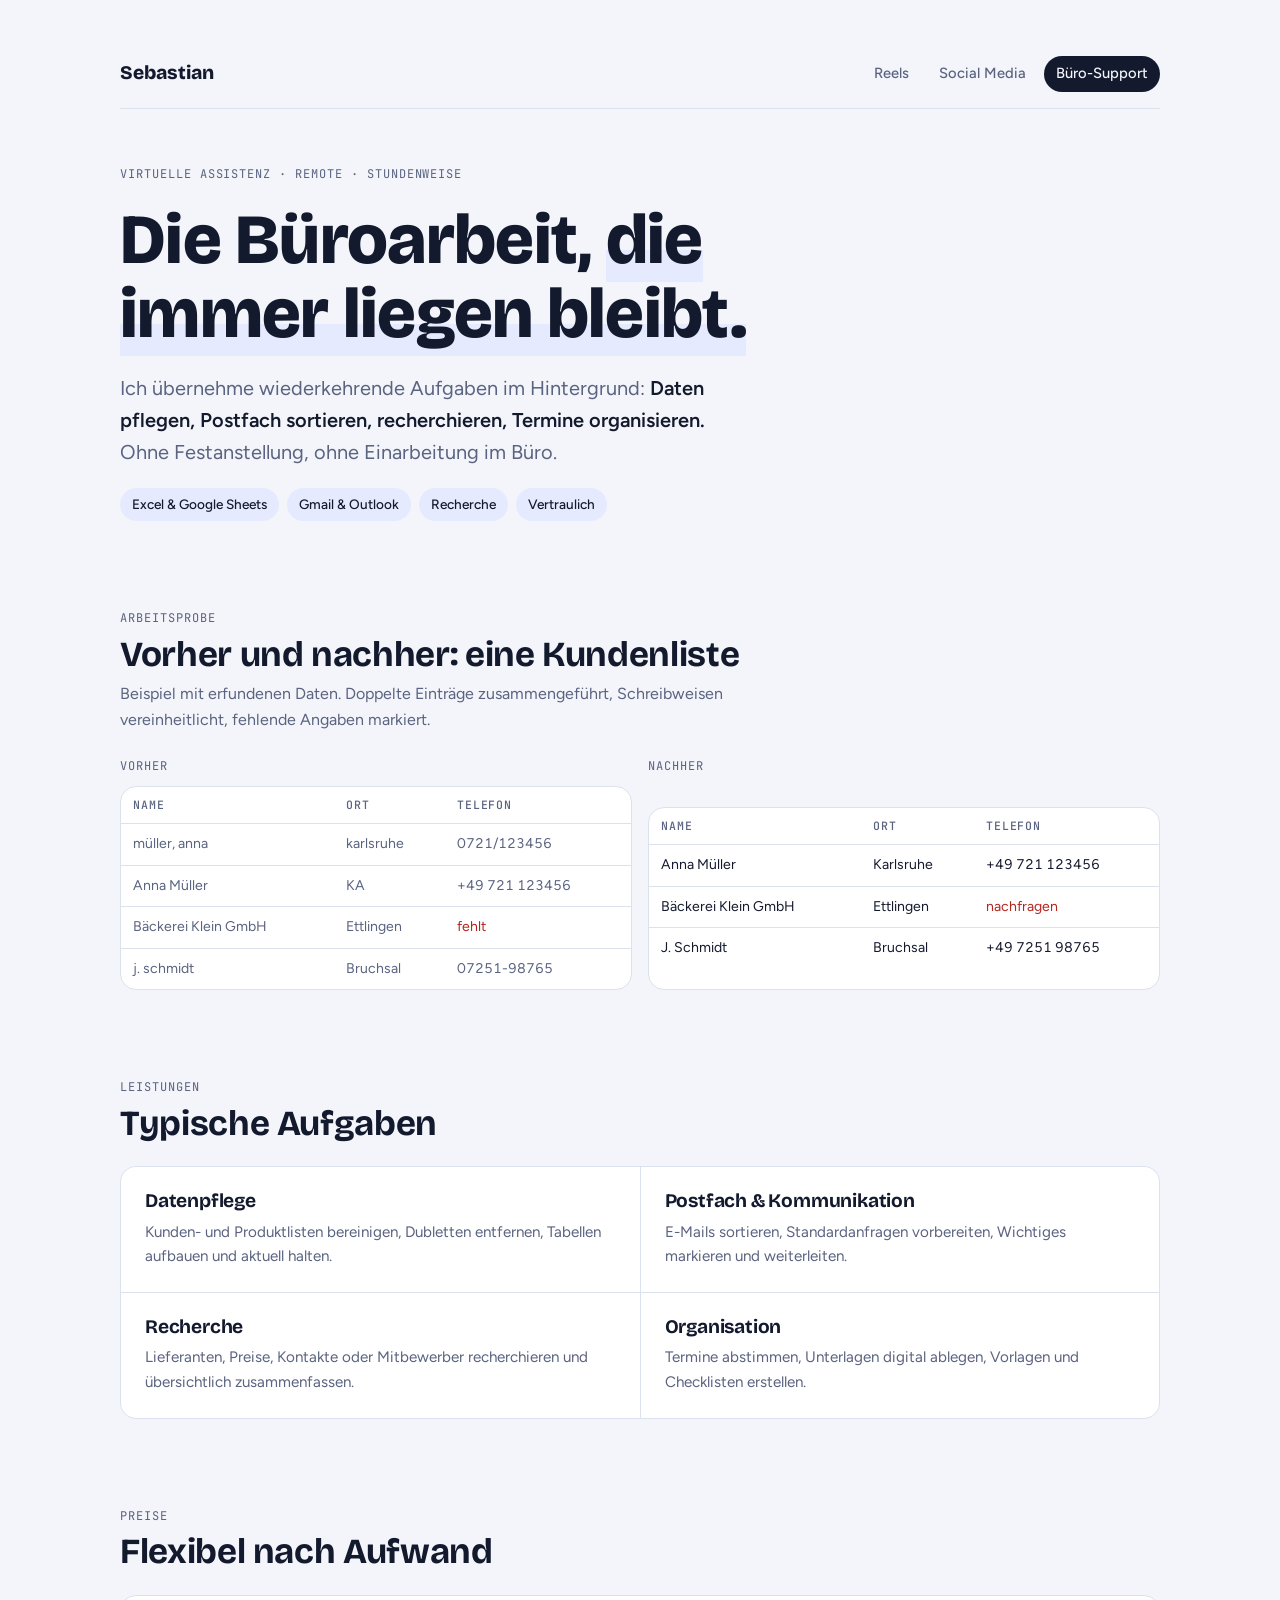
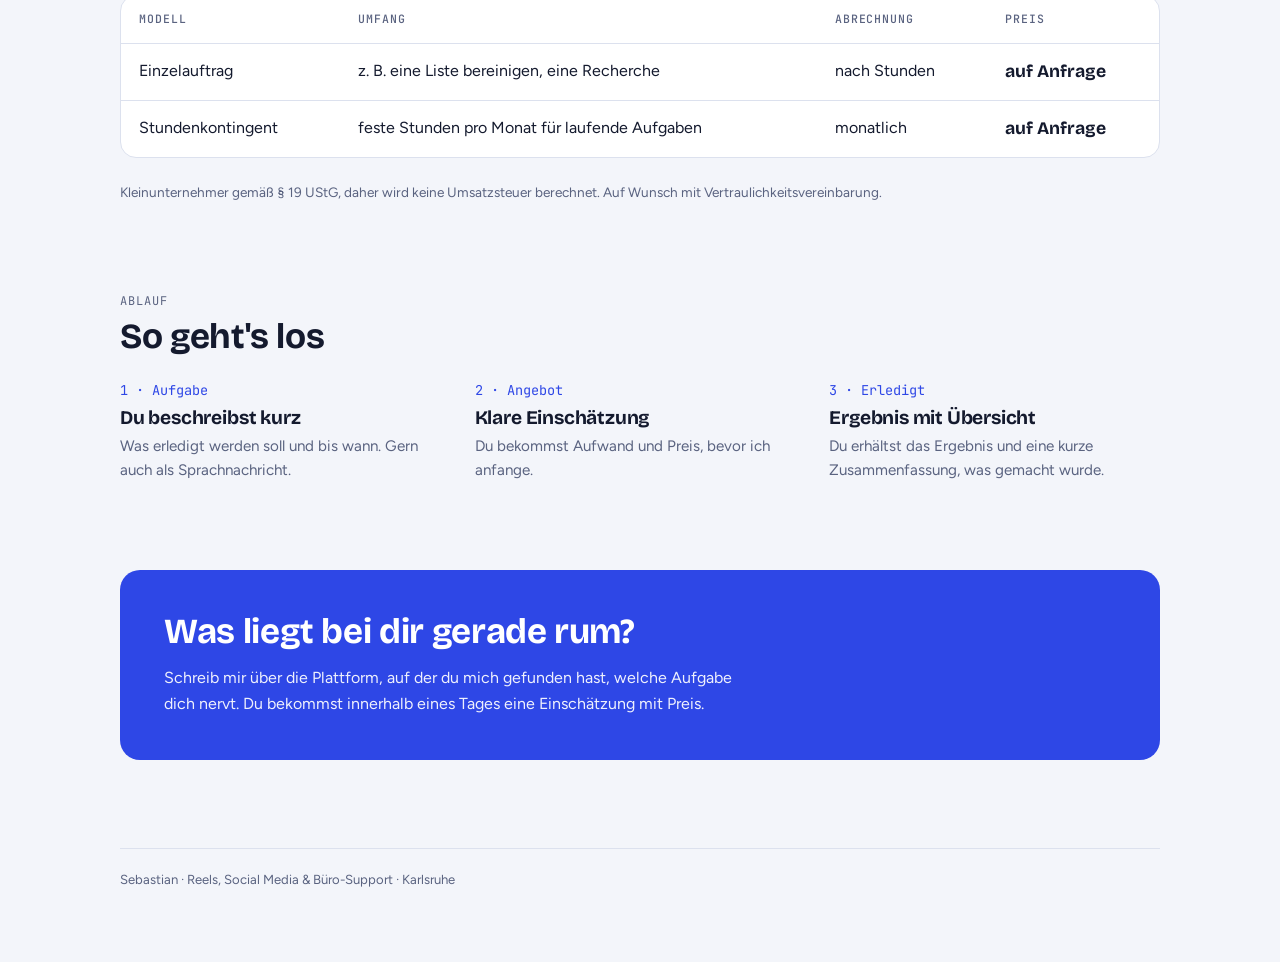
==== office/index.html @ 1a1537cf "Portfolio: Startseite und Unterseiten für Reels, Social Media und Büro-Support Co-Authored-By: Claud" ====
<!doctype html>
<html lang="de">
<head>
<meta charset="utf-8">
<meta name="viewport" content="width=device-width, initial-scale=1, viewport-fit=cover">
<title>Büro-Support · Sebastian</title>
<meta name="description" content="Virtuelle Assistenz für Selbstständige und kleine Betriebe: Datenpflege, Recherche, Postfach und Organisation. Remote, stundenweise.">
<link rel="preconnect" href="https://fonts.googleapis.com">
<link rel="stylesheet" href="https://fonts.googleapis.com/css2?family=Bricolage+Grotesque:opsz,wght@12..96,500;12..96,700;12..96,800&family=Figtree:wght@400;500;600&family=JetBrains+Mono:wght@500&display=swap">
<link rel="stylesheet" href="../style.css">
</head>
<body>
<div class="wrap">
  <div class="top">
    <nav class="nav" aria-label="Hauptnavigation">
      <a class="home" href="../">Sebastian</a>
      <ul>
        <li><a class="tab" href="../reels/">Reels</a></li>
        <li><a class="tab" href="../social-media/">Social Media</a></li>
        <li><a class="tab" href="./" aria-current="page">Büro-Support</a></li>
      </ul>
    </nav>
    <header class="hero">
      <span class="label">Virtuelle Assistenz · remote · stundenweise</span>
      <h1>Die Büroarbeit, <span class="hl">die immer liegen bleibt.</span></h1>
      <p class="lead">Ich übernehme wiederkehrende Aufgaben im Hintergrund: <strong>Daten pflegen, Postfach sortieren, recherchieren, Termine organisieren.</strong> Ohne Festanstellung, ohne Einarbeitung im Büro.</p>
      <div class="facts">
        <span class="chip">Excel &amp; Google Sheets</span>
        <span class="chip">Gmail &amp; Outlook</span>
        <span class="chip">Recherche</span>
        <span class="chip">Vertraulich</span>
      </div>
    </header>
  </div>

  <section aria-labelledby="h-ba">
    <div class="sec-head">
      <span class="label">Arbeitsprobe</span>
      <h2 id="h-ba">Vorher und nachher: eine Kundenliste</h2>
      <p>Beispiel mit erfundenen Daten. Doppelte Einträge zusammengeführt, Schreibweisen vereinheitlicht, fehlende Angaben markiert.</p>
    </div>
    <div class="ba">
      <figure>
        <figcaption>Vorher</figcaption>
        <div class="table-wrap">
          <table class="messy">
            <thead><tr><th>Name</th><th>Ort</th><th>Telefon</th></tr></thead>
            <tbody>
              <tr><td>müller, anna</td><td>karlsruhe</td><td>0721/123456</td></tr>
              <tr><td>Anna Müller</td><td>KA</td><td>+49 721 123456</td></tr>
              <tr><td>Bäckerei Klein GmbH </td><td>Ettlingen</td><td><span class="bad">fehlt</span></td></tr>
              <tr><td>j. schmidt</td><td>Bruchsal</td><td>07251-98765</td></tr>
            </tbody>
          </table>
        </div>
      </figure>
      <figure>
        <figcaption>Nachher</figcaption>
        <div class="table-wrap">
          <table>
            <thead><tr><th>Name</th><th>Ort</th><th>Telefon</th></tr></thead>
            <tbody>
              <tr><td>Anna Müller</td><td>Karlsruhe</td><td>+49 721 123456</td></tr>
              <tr><td>Bäckerei Klein GmbH</td><td>Ettlingen</td><td><span class="bad">nachfragen</span></td></tr>
              <tr><td>J. Schmidt</td><td>Bruchsal</td><td>+49 7251 98765</td></tr>
            </tbody>
          </table>
        </div>
      </figure>
    </div>
  </section>

  <section aria-labelledby="h-svc">
    <div class="sec-head">
      <span class="label">Leistungen</span>
      <h2 id="h-svc">Typische Aufgaben</h2>
    </div>
    <div class="services">
      <div class="svc"><h3>Datenpflege</h3><p>Kunden- und Produktlisten bereinigen, Dubletten entfernen, Tabellen aufbauen und aktuell halten.</p></div>
      <div class="svc"><h3>Postfach &amp; Kommunikation</h3><p>E-Mails sortieren, Standardanfragen vorbereiten, Wichtiges markieren und weiterleiten.</p></div>
      <div class="svc"><h3>Recherche</h3><p>Lieferanten, Preise, Kontakte oder Mitbewerber recherchieren und übersichtlich zusammenfassen.</p></div>
      <div class="svc"><h3>Organisation</h3><p>Termine abstimmen, Unterlagen digital ablegen, Vorlagen und Checklisten erstellen.</p></div>
    </div>
  </section>

  <section aria-labelledby="h-price">
    <div class="sec-head">
      <span class="label">Preise</span>
      <h2 id="h-price">Flexibel nach Aufwand</h2>
    </div>
    <div class="table-wrap">
      <table>
        <thead><tr><th>Modell</th><th>Umfang</th><th>Abrechnung</th><th>Preis</th></tr></thead>
        <tbody>
          <tr><td>Einzelauftrag</td><td>z. B. eine Liste bereinigen, eine Recherche</td><td>nach Stunden</td><td class="price">auf Anfrage</td></tr>
          <tr><td>Stundenkontingent</td><td>feste Stunden pro Monat für laufende Aufgaben</td><td>monatlich</td><td class="price">auf Anfrage</td></tr>
        </tbody>
      </table>
    </div>
    <p class="note">Kleinunternehmer gemäß § 19 UStG, daher wird keine Umsatzsteuer berechnet. Auf Wunsch mit Vertraulichkeitsvereinbarung.</p>
  </section>

  <section aria-labelledby="h-how">
    <div class="sec-head">
      <span class="label">Ablauf</span>
      <h2 id="h-how">So geht's los</h2>
    </div>
    <div class="steps">
      <div class="step"><span class="n">1 · Aufgabe</span><h3>Du beschreibst kurz</h3><p>Was erledigt werden soll und bis wann. Gern auch als Sprachnachricht.</p></div>
      <div class="step"><span class="n">2 · Angebot</span><h3>Klare Einschätzung</h3><p>Du bekommst Aufwand und Preis, bevor ich anfange.</p></div>
      <div class="step"><span class="n">3 · Erledigt</span><h3>Ergebnis mit Übersicht</h3><p>Du erhältst das Ergebnis und eine kurze Zusammenfassung, was gemacht wurde.</p></div>
    </div>
  </section>

  <section class="contact" aria-labelledby="h-contact">
    <h2 id="h-contact">Was liegt bei dir gerade rum?</h2>
    <p>Schreib mir über die Plattform, auf der du mich gefunden hast, welche Aufgabe dich nervt. Du bekommst innerhalb eines Tages eine Einschätzung mit Preis.</p>
  </section>

  <footer>Sebastian · Reels, Social Media &amp; Büro-Support · Karlsruhe</footer>
</div>
</body>
</html>
---- style.css ----
/* Layout: schmale Textspalte, Arbeitsproben als Raster; jede Unterseite = ein Leistungsbereich */
:root{
  --bg:#F3F5FA; --surface:#FFFFFF; --ink:#141A2E; --muted:#5A6380; --line:#DCE1EE;
  --accent:#2E47E6; --accent-ink:#FFFFFF; --tint:#E6EAFF;
  --display:"Bricolage Grotesque", "Arial Narrow", system-ui, sans-serif;
  --body:"Figtree", system-ui, -apple-system, "Segoe UI", sans-serif;
  --mono:"JetBrains Mono", ui-monospace, "SFMono-Regular", Menlo, monospace;
  color-scheme:light;
}
@media (prefers-color-scheme: dark){:root{
  --bg:#0E1220; --surface:#161B2E; --ink:#EEF1FA; --muted:#A3ABC7; --line:#2A3150;
  --accent:#8C9BFF; --accent-ink:#0E1220; --tint:#1F2747; color-scheme:dark}}

*{box-sizing:border-box}
html{-webkit-text-size-adjust:100%}
body{margin:0;background:var(--bg);color:var(--ink);font-family:var(--body);font-size:1rem;line-height:1.6;
  padding-left:max(16px, env(safe-area-inset-left, 0px));padding-right:max(16px, env(safe-area-inset-right, 0px))}
img,video{max-width:100%}
a{color:var(--accent)}
a:focus-visible,button:focus-visible{outline:3px solid var(--accent);outline-offset:3px;border-radius:6px}
.wrap{max-width:1040px;margin:0 auto;padding-block:clamp(24px,5vw,56px) clamp(32px,6vw,72px);display:grid;gap:clamp(48px,8vw,88px)}
h1,h2,h3{font-family:var(--display);line-height:1.05;margin:0;text-wrap:balance;letter-spacing:-.01em}
h1{font-size:clamp(2.4rem,7vw,4.4rem);font-weight:800}
h2{font-size:clamp(1.6rem,3.6vw,2.2rem);font-weight:700}
h3{font-size:1.2rem;font-weight:700}
p{margin:0}
.label{font-family:var(--mono);font-size:.75rem;letter-spacing:.08em;text-transform:uppercase;color:var(--muted)}

/* Navigation */
.nav{display:flex;flex-wrap:wrap;align-items:center;justify-content:space-between;gap:12px 20px;padding-bottom:16px;border-bottom:1px solid var(--line)}
.nav .home{font-family:var(--display);font-weight:800;font-size:1.2rem;color:var(--ink);text-decoration:none}
.nav ul{display:flex;flex-wrap:wrap;gap:6px;list-style:none;margin:0;padding:0}
.nav a.tab{display:block;padding:6px 12px;border-radius:999px;color:var(--muted);text-decoration:none;font-weight:500;font-size:.92rem}
.nav a.tab:hover{color:var(--ink);background:var(--tint)}
.nav a.tab[aria-current="page"]{background:var(--ink);color:var(--bg)}
.top{display:grid;gap:clamp(32px,6vw,56px)}

header.hero{display:grid;gap:20px;max-width:46rem}
header.hero .lead{font-size:clamp(1.05rem,2.2vw,1.25rem);color:var(--muted);max-width:38rem}
header.hero .lead strong{color:var(--ink);font-weight:600}
.facts{display:flex;flex-wrap:wrap;gap:8px}
.chip{font-size:.85rem;font-weight:500;padding:6px 12px;border-radius:999px;background:var(--tint);color:var(--ink)}
.hl{background:linear-gradient(transparent 62%, var(--tint) 62%)}

section{display:grid;gap:24px}
.sec-head{display:grid;gap:8px;max-width:40rem}
.sec-head p{color:var(--muted)}

/* Reels */
.reels{display:grid;grid-template-columns:repeat(3,minmax(0,1fr));gap:clamp(12px,2.5vw,28px)}
.reel{display:grid;gap:12px;min-width:0;align-content:start}
.phone{position:relative;aspect-ratio:9/16;max-width:100%;border-radius:22px;overflow:hidden;background:var(--ink);
  border:6px solid var(--ink);box-shadow:0 18px 40px -24px rgba(20,26,46,.55)}
.phone video{width:100%;height:100%;object-fit:cover;display:block}
.meta{display:grid;gap:2px}
.meta p{font-size:.92rem;color:var(--muted)}

/* Feed */
.feed-frame{max-width:560px;width:100%;background:var(--surface);border:1px solid var(--line);border-radius:20px;padding:16px;display:grid;gap:14px}
.feed-head{display:flex;align-items:center;gap:12px}
.avatar{width:52px;height:52px;border-radius:50%;background:#341F14;display:grid;place-items:center;color:#E8C496;font-family:var(--display);font-weight:800;flex:none}
.feed-head .who{display:grid;line-height:1.3;min-width:0}
.feed-head .who b{font-weight:600}
.feed-head .who span{font-size:.85rem;color:var(--muted)}
.feed{display:grid;grid-template-columns:repeat(3,minmax(0,1fr));gap:3px;border-radius:10px;overflow:hidden}
.feed img{display:block;width:100%;aspect-ratio:1/1;object-fit:cover}
.feed-wrap{display:grid;grid-template-columns:minmax(0,560px) minmax(0,1fr);gap:clamp(20px,4vw,48px);align-items:start}
.annot{display:grid;gap:16px;list-style:none;margin:0;padding:0}
.annot li{display:grid;gap:2px;padding-left:14px;border-left:2px solid var(--line)}
.annot li b{font-weight:600}
.annot li span{color:var(--muted);font-size:.95rem}

/* Kacheln, Tabellen, Ablauf */
.services{display:grid;grid-template-columns:repeat(2,minmax(0,1fr));gap:1px;background:var(--line);border:1px solid var(--line);border-radius:16px;overflow:hidden}
.svc{background:var(--surface);padding:24px;display:grid;gap:8px;align-content:start;min-width:0}
.svc p{color:var(--muted);font-size:.95rem}
.table-wrap{overflow-x:auto;border:1px solid var(--line);border-radius:16px;background:var(--surface)}
table{width:100%;border-collapse:collapse;min-width:520px;font-variant-numeric:tabular-nums}
th,td{text-align:left;padding:14px 18px;border-bottom:1px solid var(--line);vertical-align:top}
th{font-family:var(--mono);font-size:.72rem;letter-spacing:.08em;text-transform:uppercase;color:var(--muted);font-weight:500}
tr:last-child td{border-bottom:0}
td.price{font-family:var(--display);font-weight:700;font-size:1.1rem;white-space:nowrap}
.note{font-size:.85rem;color:var(--muted)}
.steps{display:grid;grid-template-columns:repeat(3,minmax(0,1fr));gap:24px}
.step{display:grid;gap:6px;min-width:0;align-content:start}
.step .n{font-family:var(--mono);color:var(--accent);font-size:.85rem}
.step p{color:var(--muted);font-size:.95rem}

/* Office: Vorher/Nachher */
.ba{display:grid;grid-template-columns:repeat(2,minmax(0,1fr));gap:16px}
.ba figure{margin:0;display:grid;gap:10px;min-width:0}
.ba figcaption{font-family:var(--mono);font-size:.75rem;letter-spacing:.08em;text-transform:uppercase;color:var(--muted)}
.ba .table-wrap table{min-width:340px;font-size:.88rem}
.ba .table-wrap td,.ba .table-wrap th{padding:9px 12px}
.messy td{color:var(--muted)}
.bad{color:#B3261E}
@media (prefers-color-scheme: dark){.bad{color:#FF8A80}}

/* Startseite */
.areas{display:grid;grid-template-columns:repeat(3,minmax(0,1fr));gap:16px}
.area{display:grid;gap:12px;align-content:start;padding:24px;background:var(--surface);border:1px solid var(--line);border-radius:18px;color:inherit;text-decoration:none;transition:border-color .15s, transform .15s}
.area:hover{border-color:var(--accent);transform:translateY(-2px)}
.area p{color:var(--muted);font-size:.95rem}
.area .go{font-weight:600;color:var(--accent)}
.thumb{aspect-ratio:4/3;max-width:100%;border-radius:12px;overflow:hidden;background:var(--tint);display:grid}
.thumb img{width:100%;height:100%;object-fit:cover;display:block}
.thumb.grid3{grid-template-columns:repeat(3,1fr);gap:2px}
.thumb.office{place-items:center;font-family:var(--mono);font-size:.8rem;color:var(--muted);padding:16px;text-align:left;line-height:1.8}

.contact{background:var(--accent);color:var(--accent-ink);border-radius:20px;padding:clamp(24px,5vw,44px);display:grid;gap:14px}
.contact p{max-width:36rem;opacity:.92}
footer{font-size:.82rem;color:var(--muted);border-top:1px solid var(--line);padding-top:20px}

@media (max-width:820px){
  .areas{grid-template-columns:1fr}
  .feed-wrap{grid-template-columns:1fr}
}
@media (max-width:760px){
  .reels{grid-template-columns:repeat(3,minmax(150px,1fr));overflow-x:auto;scroll-snap-type:x mandatory;padding-bottom:6px}
  .reel{scroll-snap-align:start}
  .services,.steps,.ba{grid-template-columns:1fr}
}
@media (max-width:480px){ .reels{grid-template-columns:repeat(3,72%)} }
@media (prefers-reduced-motion: reduce){ .area{transition:none} .area:hover{transform:none} }
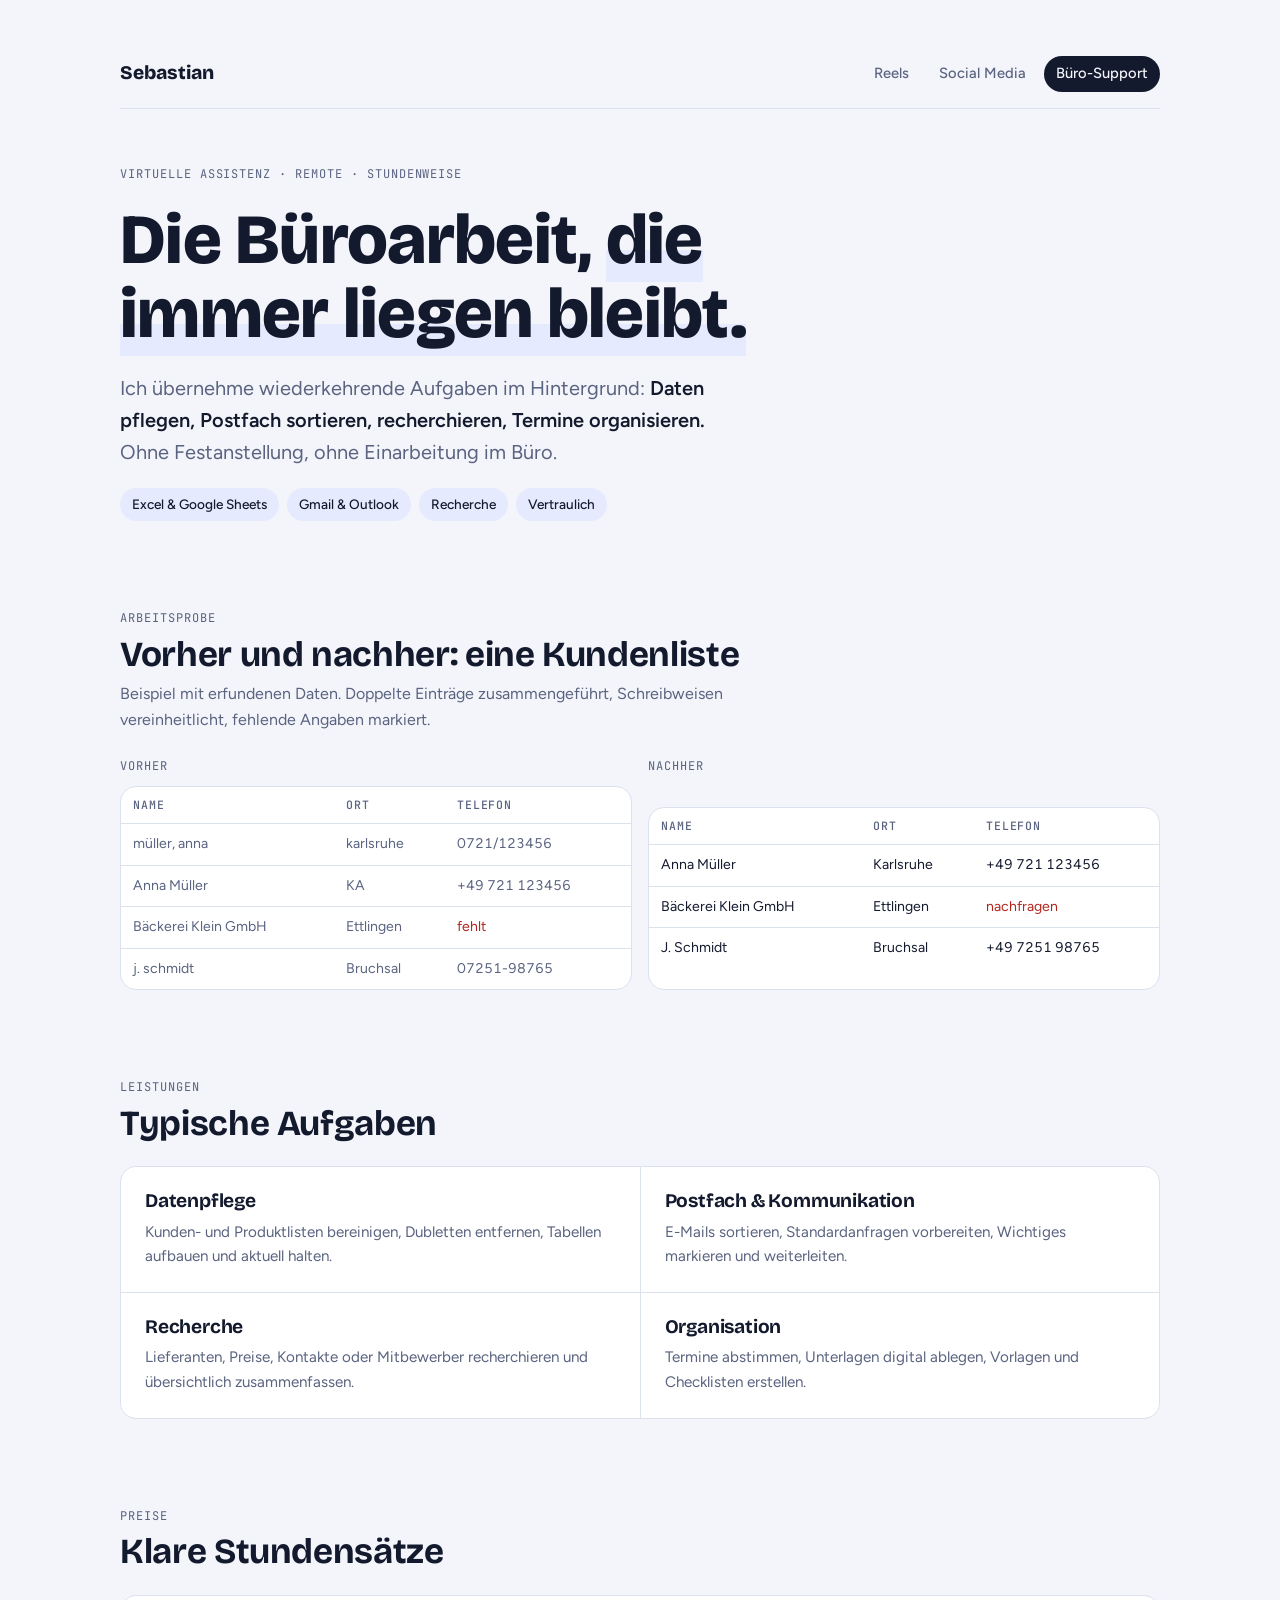
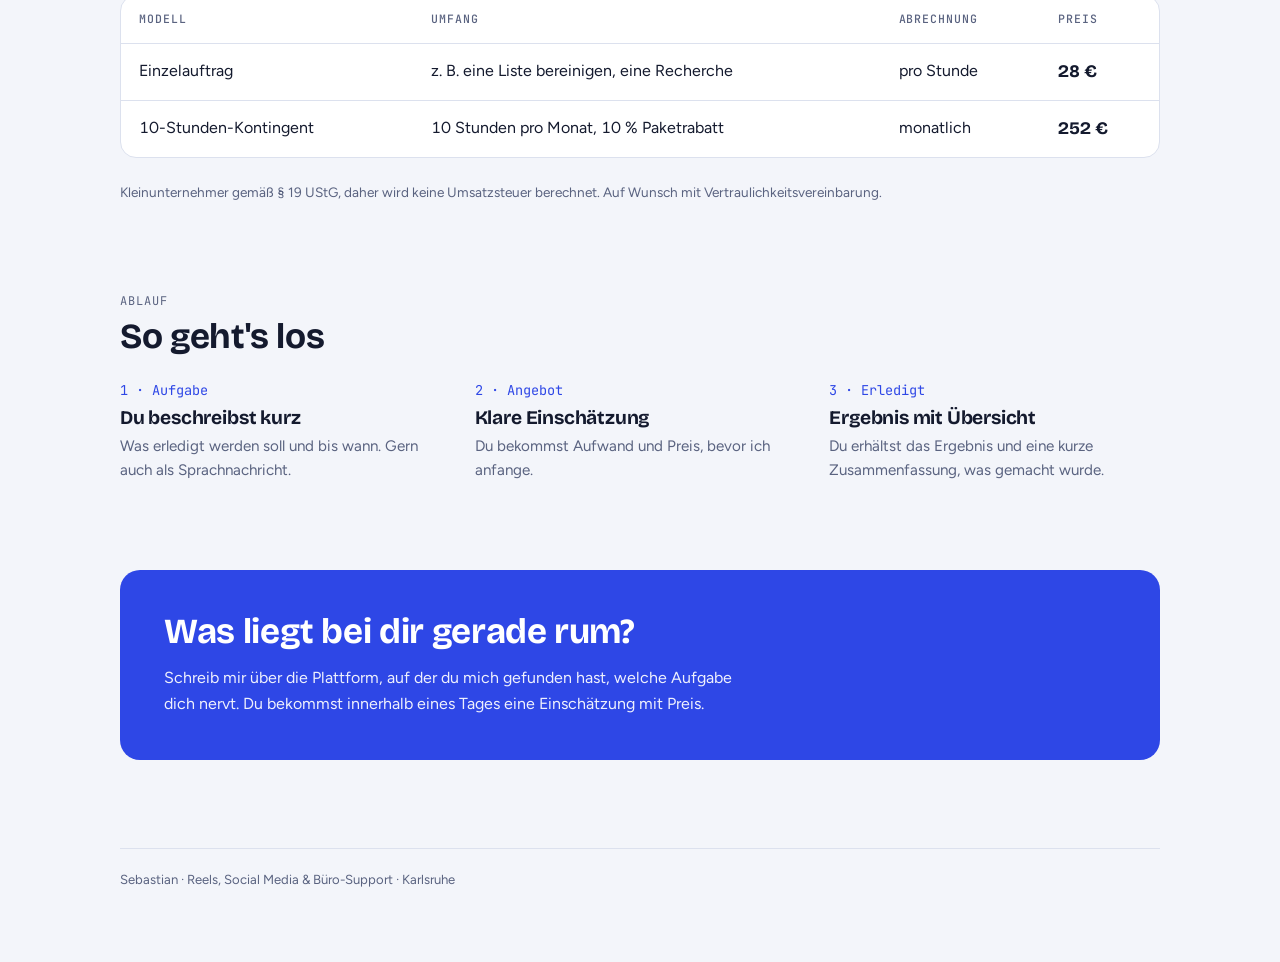
==== commit 59dd5dbd: "Preise auf allen Portfolio-Seiten eingetragen Co-Authored-By: Claude Opus 5.5 <noreply@anthropic.com" ====
--- a/office/index.html
+++ b/office/index.html
@@ -86,14 +86,14 @@
   <section aria-labelledby="h-price">
     <div class="sec-head">
       <span class="label">Preise</span>
-      <h2 id="h-price">Flexibel nach Aufwand</h2>
+      <h2 id="h-price">Klare Stundensätze</h2>
     </div>
     <div class="table-wrap">
       <table>
         <thead><tr><th>Modell</th><th>Umfang</th><th>Abrechnung</th><th>Preis</th></tr></thead>
         <tbody>
-          <tr><td>Einzelauftrag</td><td>z. B. eine Liste bereinigen, eine Recherche</td><td>nach Stunden</td><td class="price">auf Anfrage</td></tr>
-          <tr><td>Stundenkontingent</td><td>feste Stunden pro Monat für laufende Aufgaben</td><td>monatlich</td><td class="price">auf Anfrage</td></tr>
+          <tr><td>Einzelauftrag</td><td>z. B. eine Liste bereinigen, eine Recherche</td><td>pro Stunde</td><td class="price">28 €</td></tr>
+          <tr><td>10-Stunden-Kontingent</td><td>10 Stunden pro Monat, 10 % Paketrabatt</td><td>monatlich</td><td class="price">252 €</td></tr>
         </tbody>
       </table>
     </div>
